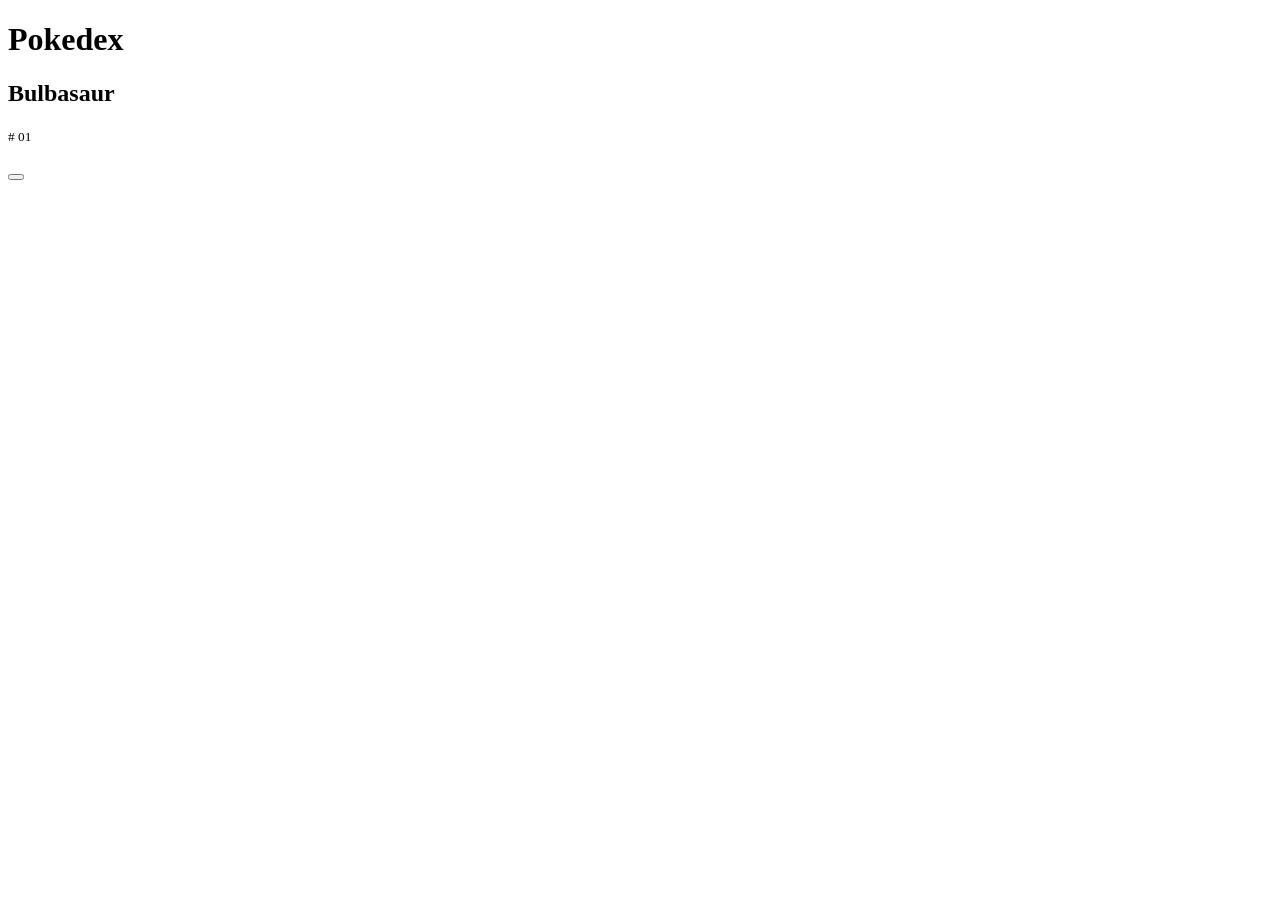
==== index.html @ b5460202 "index.html" ====
<!DOCTYPE html>
<html lang="en">
<head>
  <meta charset="UTF-8">
  <meta name="viewport" content="width=device-width, initial-scale=1.0">
  <title>Pokedex</title>
  <link rel="stylesheet" href="css/style.css">
</head>
<body>
  <div class="conteiner">
    <div class="header">
      <h1>Pokedex</h1>
    </div>

    <div class="cards">
      <div class="card">
        <div class="title">
          <h2>Bulbasaur</h2>
          <small># 01</small>
        </div>
        
        <div class="img">
          <img src="" alt="">
        </div>
        <button class = "favorite">
          <div class="heart">
            
          </div>
        </button>

      </div><!-- /.card -->
    </div><!-- .cards-->

  </div><!-- /.container-->
  
</body>
</html>
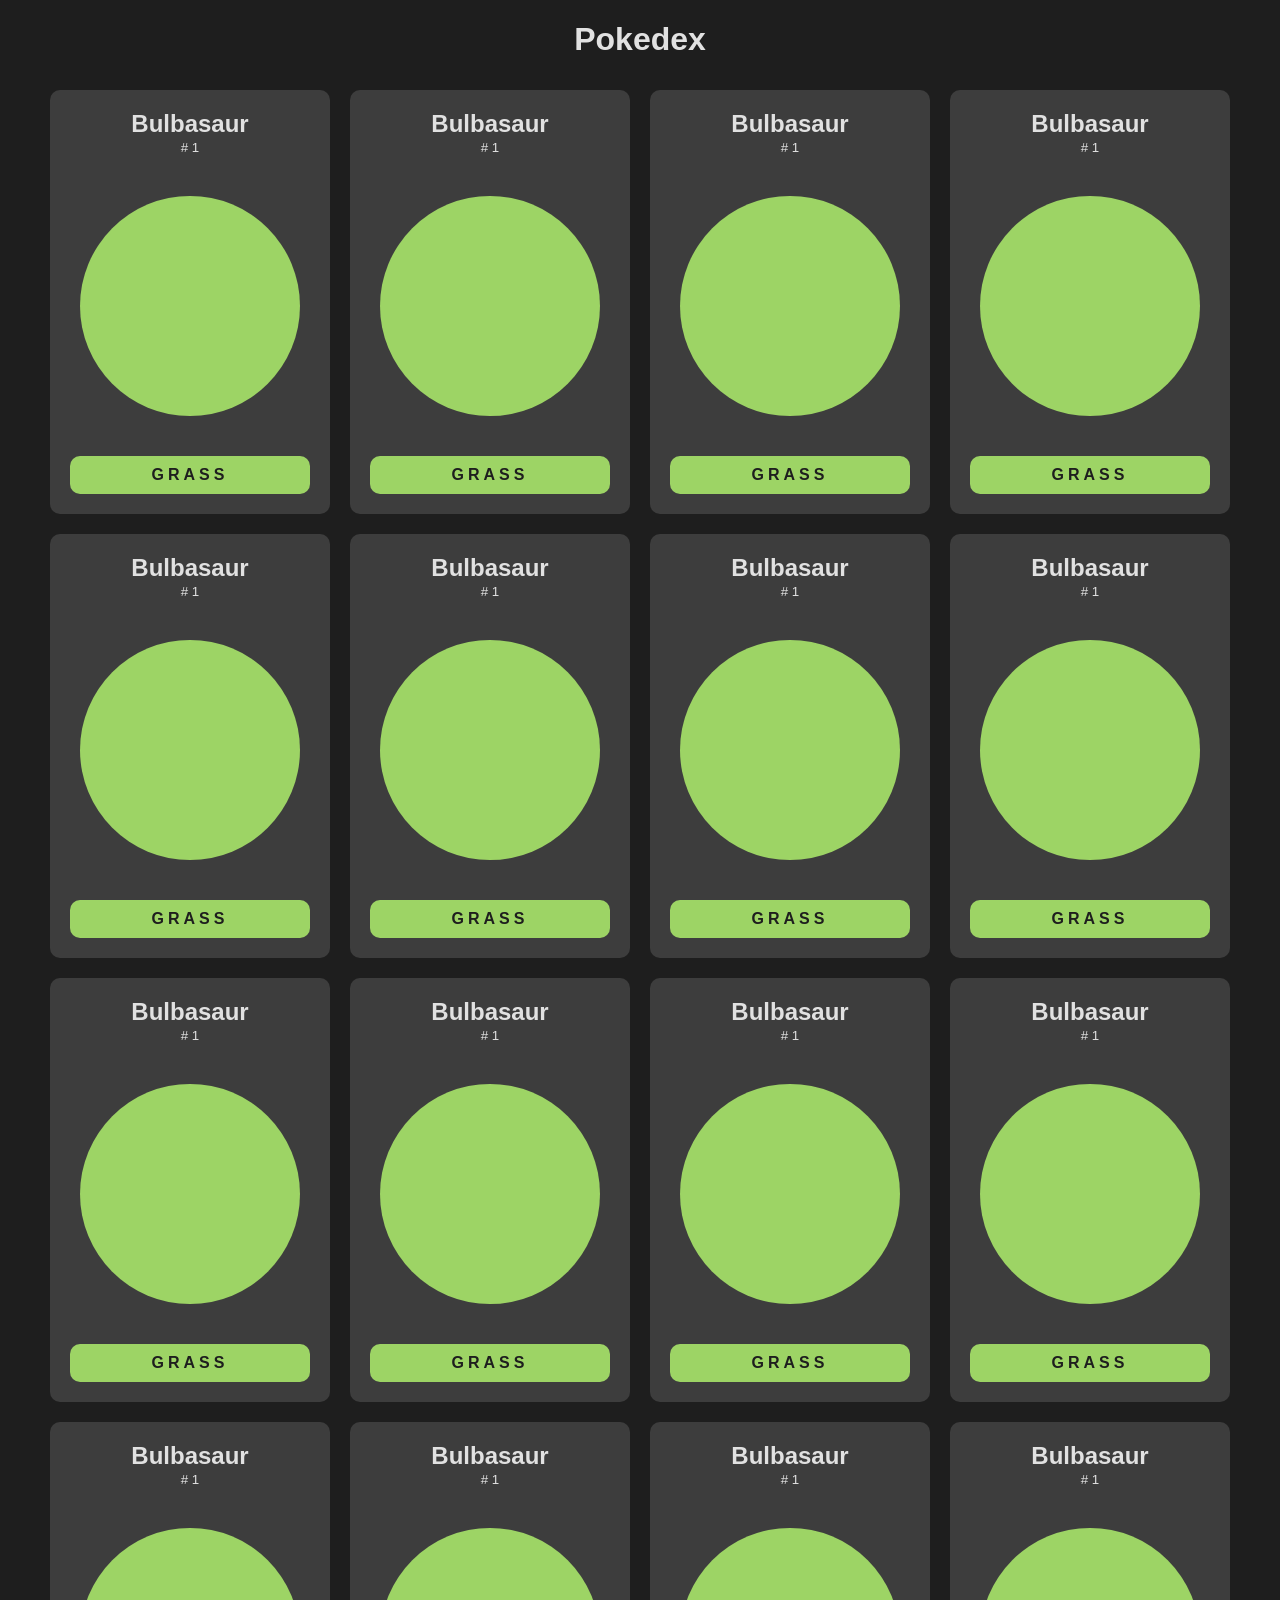
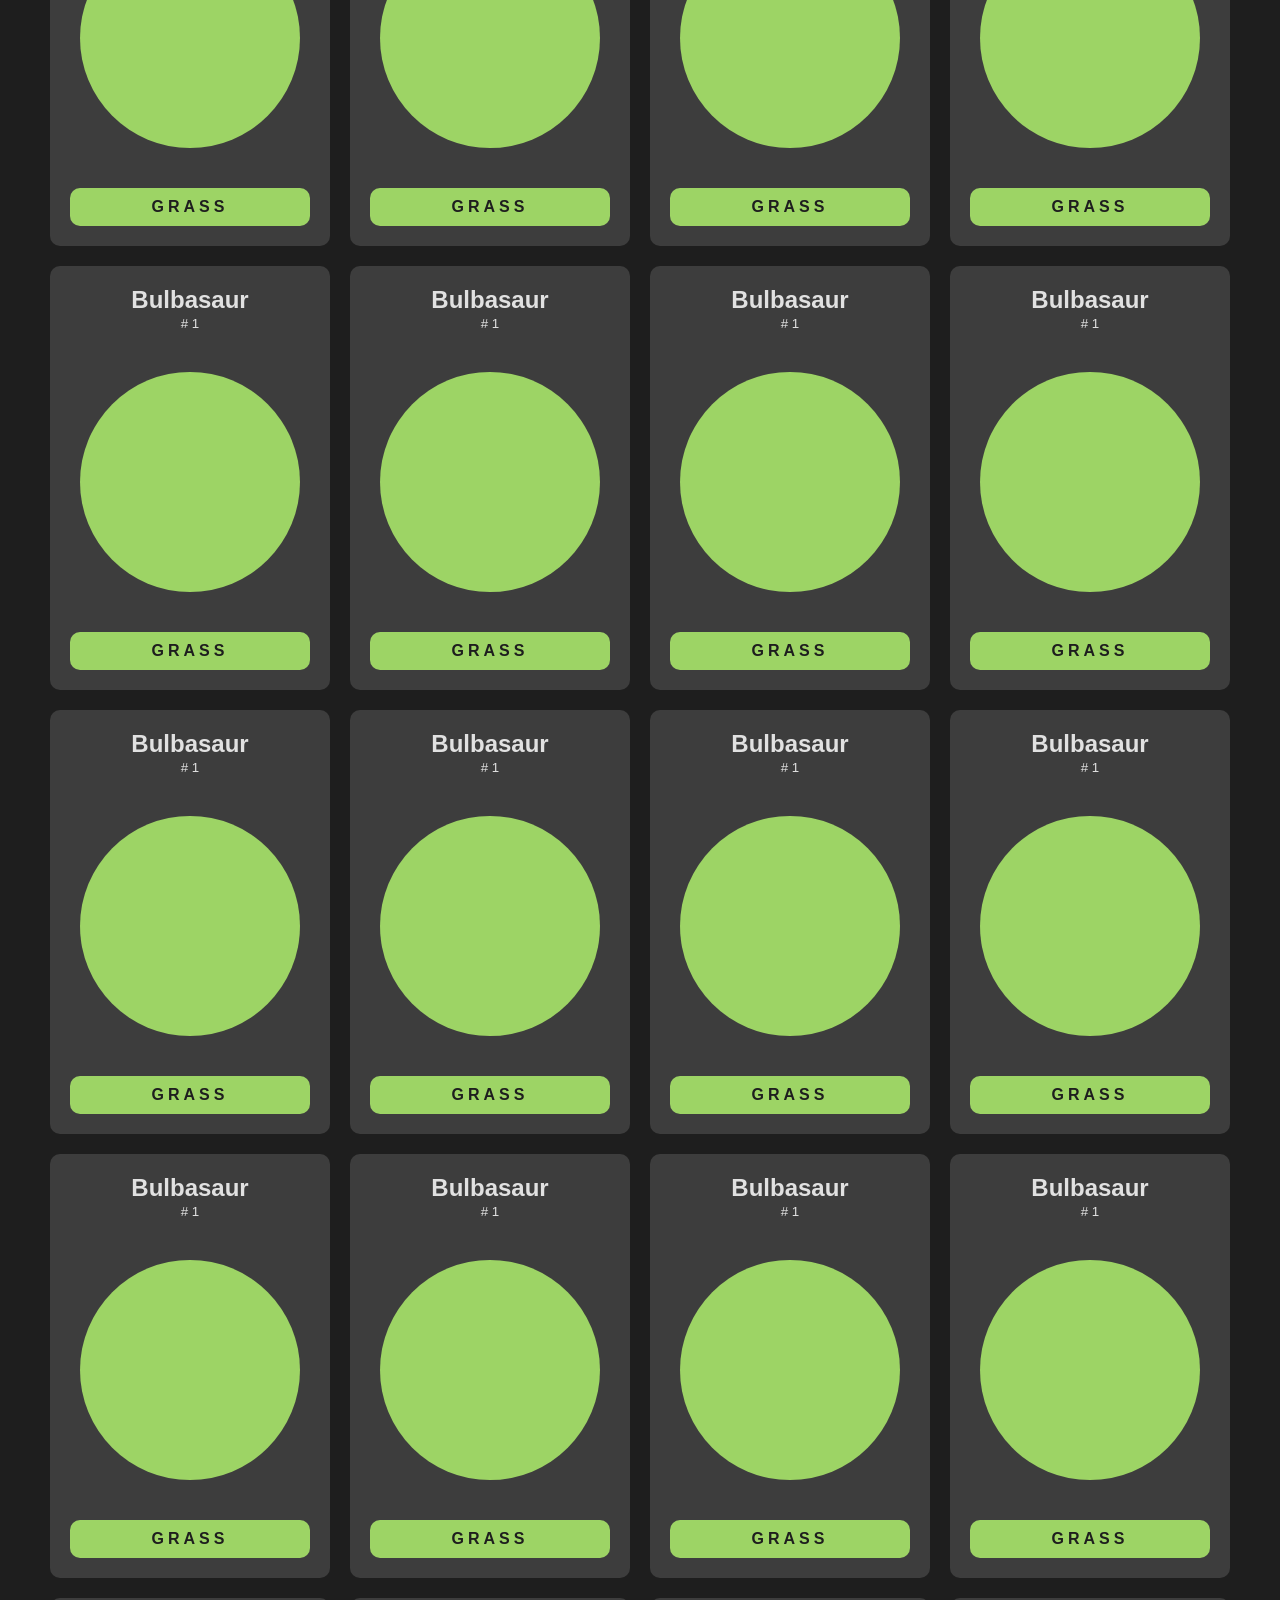
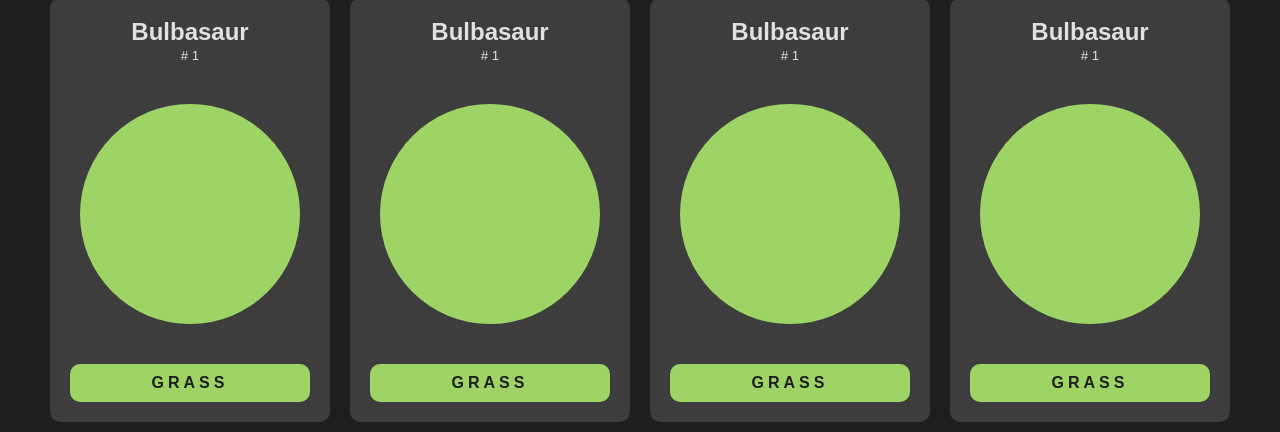
==== commit 0dda13b4: "css responsive" ====
--- a/index.html
+++ b/index.html
@@ -1,5 +1,5 @@
 <!DOCTYPE html>
-<html lang="en">
+<html lang="pt-br">
 <head>
   <meta charset="UTF-8">
   <meta name="viewport" content="width=device-width, initial-scale=1.0">
@@ -7,6 +7,7 @@
   <link rel="stylesheet" href="css/style.css">
 </head>
 <body>
+
   <div class="conteiner">
     <div class="header">
       <h1>Pokedex</h1>
@@ -16,22 +17,37 @@
       <div class="card">
         <div class="title">
           <h2>Bulbasaur</h2>
-          <small># 01</small>
+          <small># 1</small>
         </div>
         
         <div class="img">
-          <img src="" alt="">
+          <img src="https://pokeres.bastionbot.org/images/pokemon/1.png" alt="">
         </div>
+
+        <div class="type">
+          <p>Grass</p>
+        </div>
+
         <button class = "favorite">
           <div class="heart">
-            
+
           </div>
         </button>
 
       </div><!-- /.card -->
+
+      
     </div><!-- .cards-->
-
   </div><!-- /.container-->
   
+  <script>
+    const cards = document.querySelector('.cards');
+    const card = document.querySelector('.card'); 
+    
+    for (let i = 0; i <31; i++) {
+      const clone = card.cloneNode(true);
+      cards.appendChild(clone);
+    }
+  </script>
 </body>
 </html>
--- a/css/style.css
+++ b/css/style.css
@@ -0,0 +1,85 @@
+html, body{
+  padding: 0;
+  margin: 0;
+}
+
+*{
+  box-sizing: border-box;
+}
+
+body{
+  background-color:#1e1e1e;
+  color:#e1e1e1;
+  font-family: 'Segoe UI', Tahoma, Geneva, Verdana, sans-serif;
+}
+
+.conteiner{
+  max-width: 1200px;
+  margin: 0 auto;
+}
+
+.header{
+  text-align: center;
+}
+
+.cards{
+  display: flex;
+  flex-wrap: wrap;
+}
+
+.card{
+  width: calc(25% - 20px);
+  margin: 10px;
+  text-align: center;
+  padding: 20px;
+  background:#afa7a7;
+  border-radius: 10px;
+  background-color:#3d3d3d;
+}
+
+.card .title h2{
+  padding: 0;
+  margin:0;
+  text-transform: capitalize;
+}
+
+.card .img{
+  margin: 40px auto;
+  width: 220px;
+  height: 220px;
+  border-radius: 50%;
+  background-color:#9dd465;
+}
+
+.card .img img{
+  max-width: 220px;
+}
+
+.card .type {
+  color: #1e1e1e;
+  border-radius: 10px;
+  padding: 10px;
+  text-transform: uppercase;
+  font-weight: bolder;
+  letter-spacing: 4px;
+  background-color: #9dd465;
+}
+
+.card .type p{
+  margin:0;
+}
+.card .favorite{
+  display: none;
+}
+/* até o ta,anho de 768px de largura -> tablets*/
+@media screen and (max-width: 1244px){
+  .card{
+    width: calc(50% - 20px);
+  }
+}
+/* até o ta,anho de 768px de largura -> celulares*/
+@media screen and (max-width: 768px){
+  .card{
+    width: calc(100% - 20px);
+  }
+}
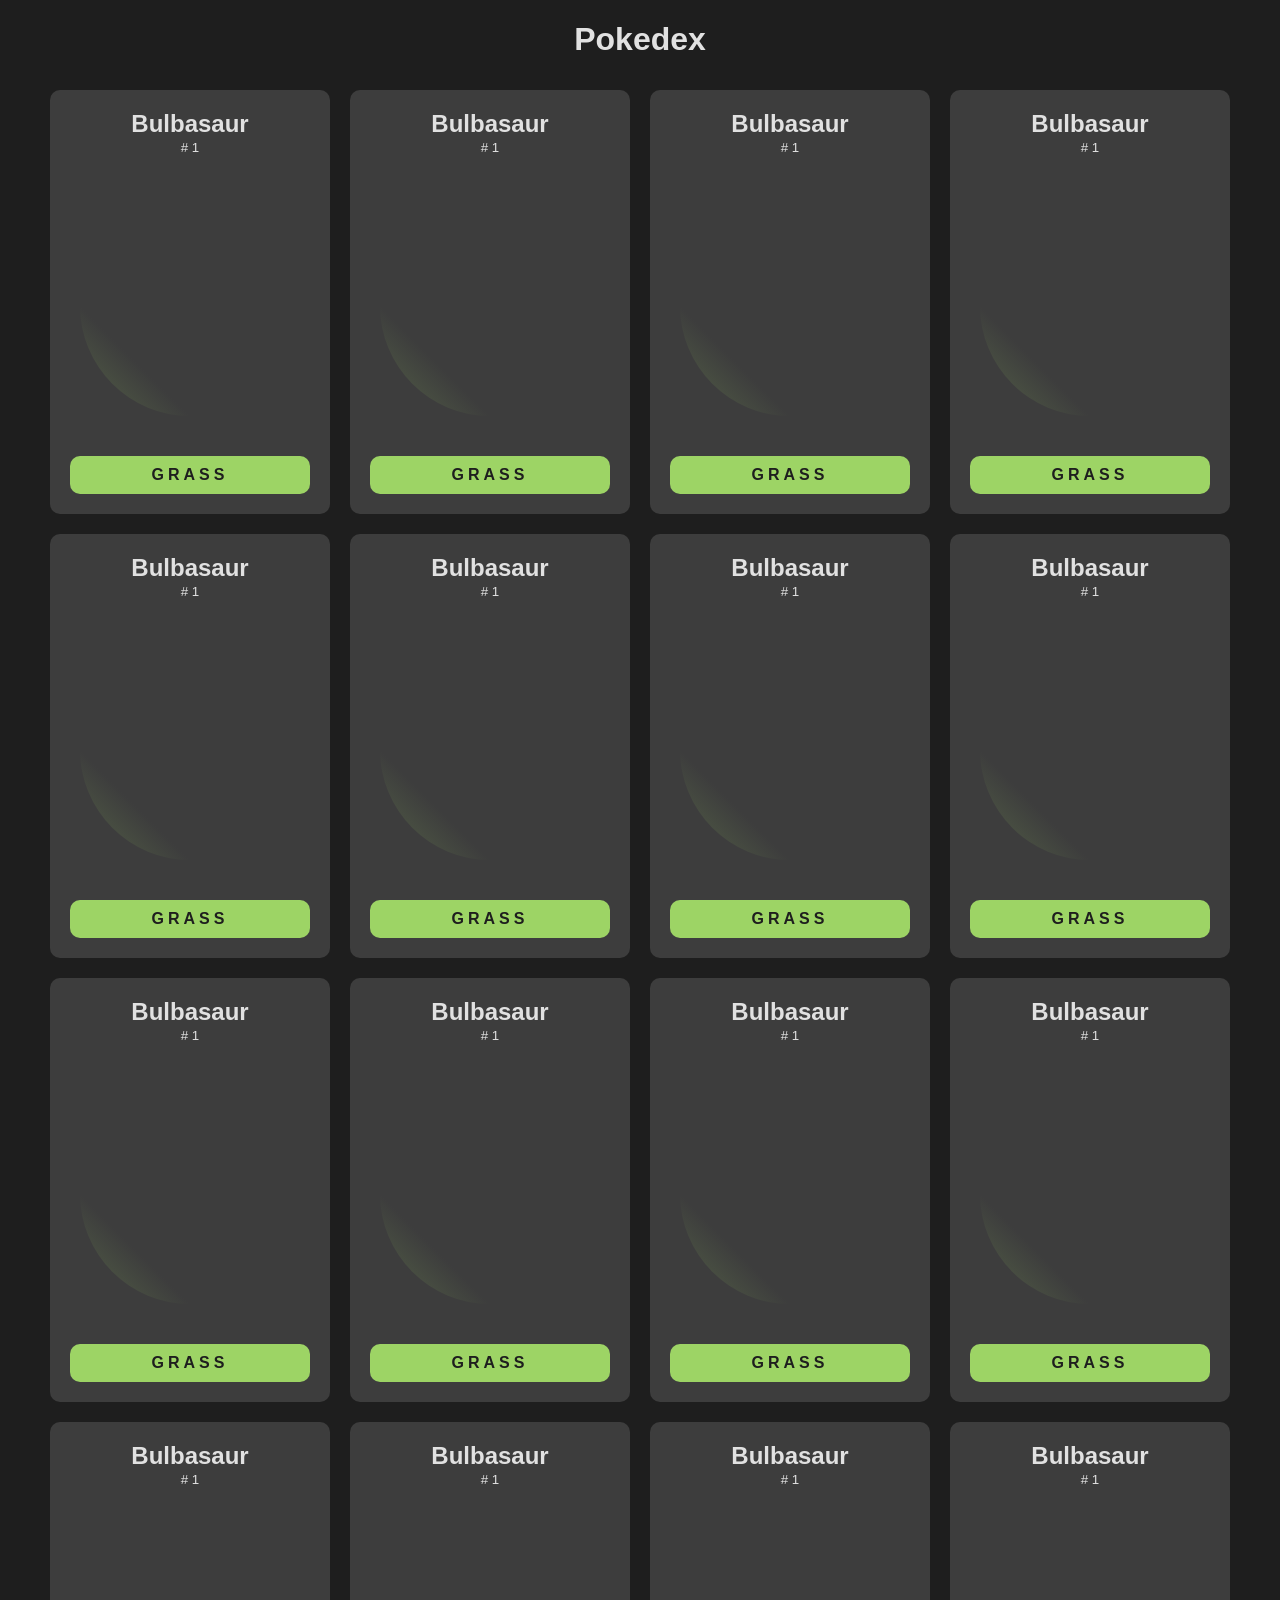
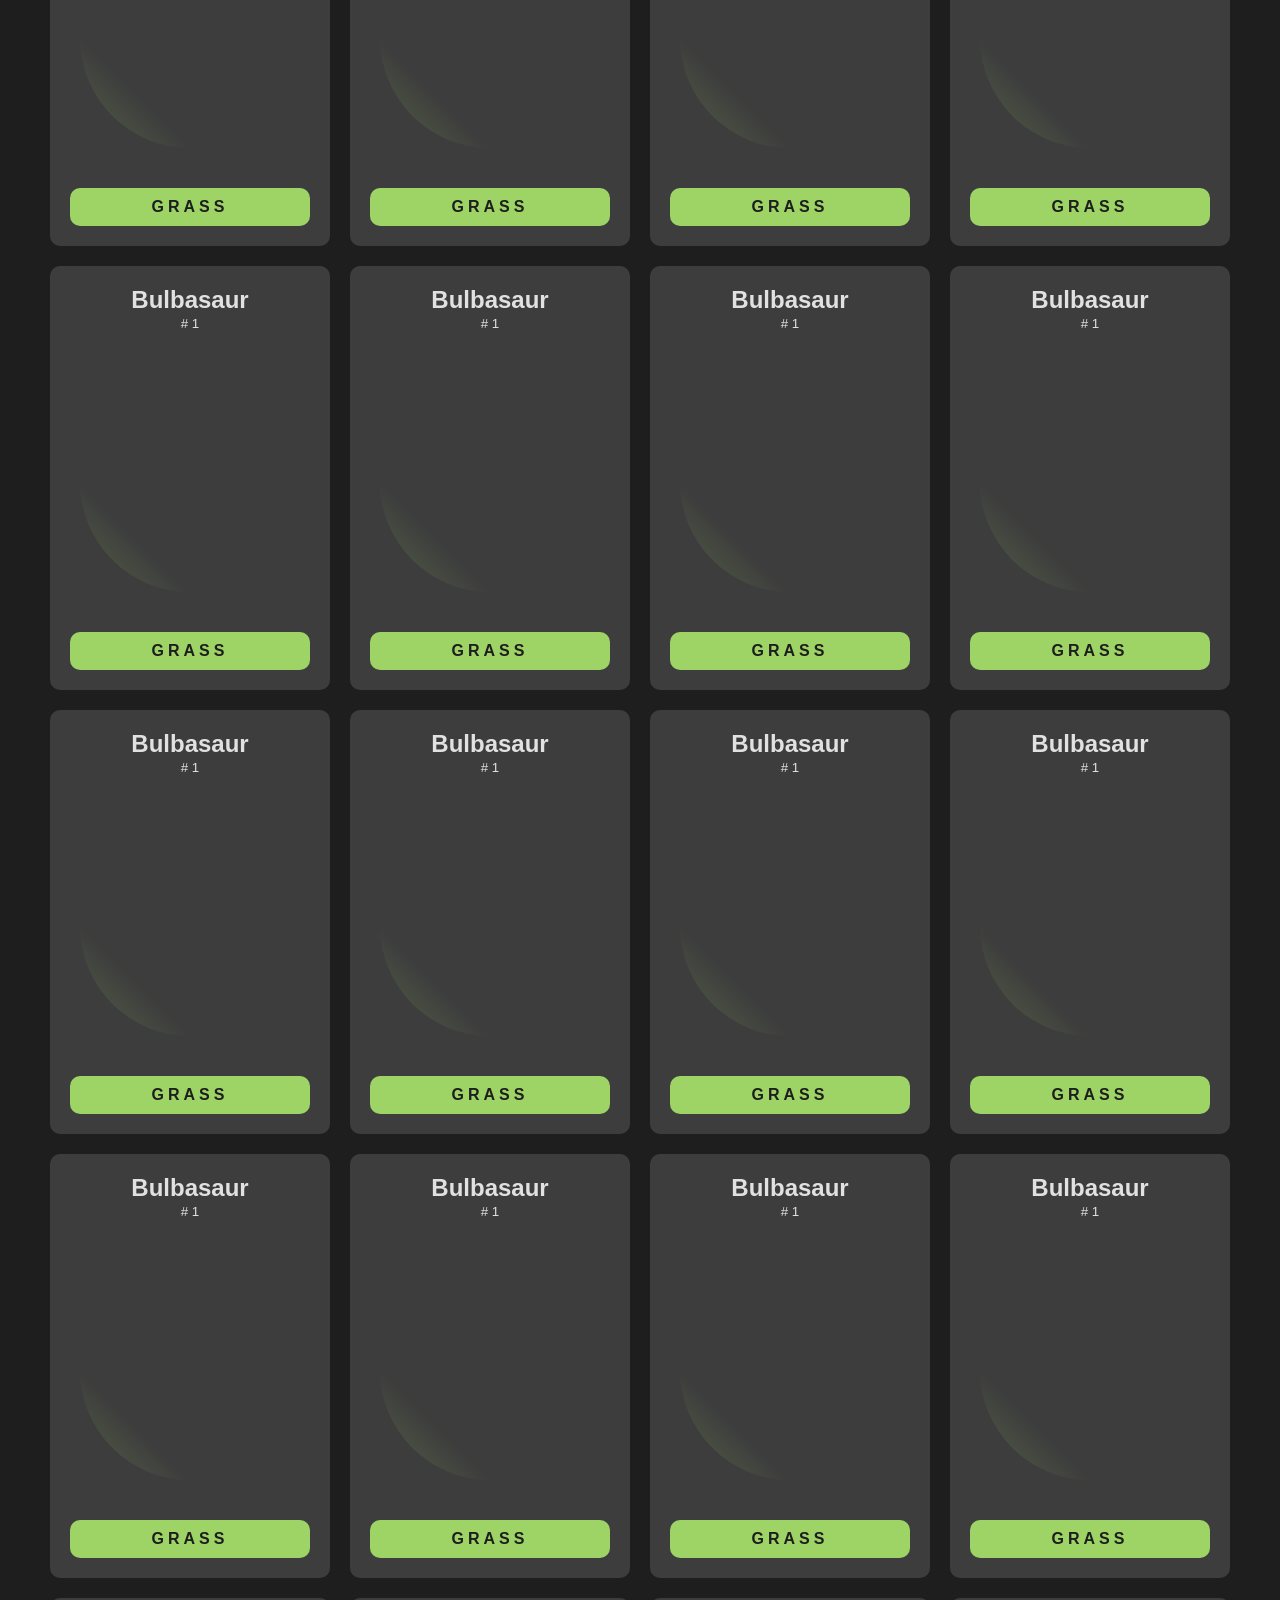
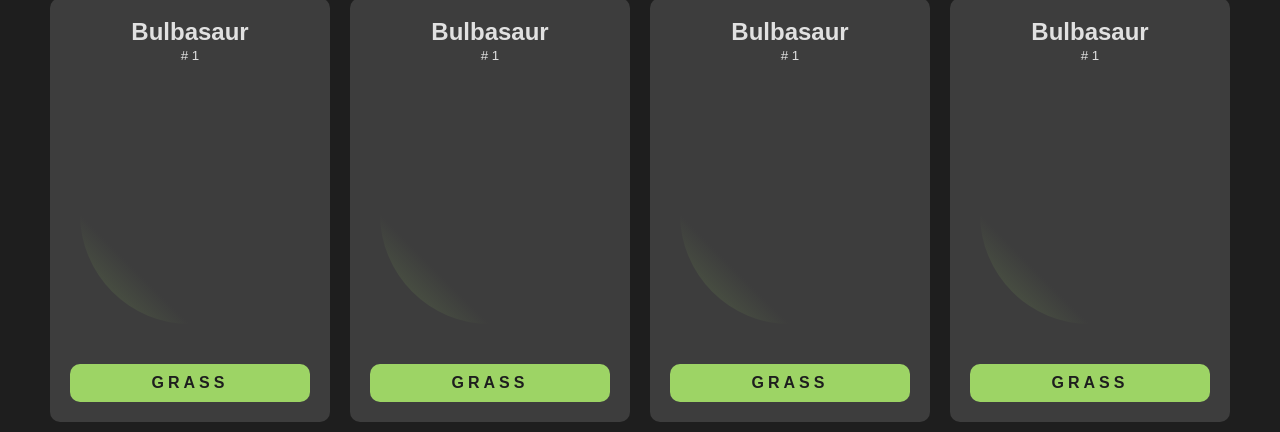
==== commit 4f47b7a1: "23 / 5000" ====
--- a/index.html
+++ b/index.html
@@ -1,53 +1,45 @@
 <!DOCTYPE html>
 <html lang="pt-br">
-<head>
-  <meta charset="UTF-8">
-  <meta name="viewport" content="width=device-width, initial-scale=1.0">
-  <title>Pokedex</title>
-  <link rel="stylesheet" href="css/style.css">
-</head>
-<body>
+  <head>
+    <meta charset="UTF-8" />
+    <meta name="viewport" content="width=device-width, initial-scale=1.0" />
+    <title>Pokedex</title>
+    <link rel="stylesheet" href="css/style.css" />
+  </head>
+  <body>
+    <div class="conteiner">
+      <div class="header">
+        <h1>Pokedex</h1>
+      </div>
 
-  <div class="conteiner">
-    <div class="header">
-      <h1>Pokedex</h1>
+      <div class="cards">
+        <div class="card">
+          <div class="title">
+            <h2>Bulbasaur</h2>
+            <small># 1</small>
+          </div>
+
+          <div class="img bg-grass">
+            <img
+              src="https://pokeres.bastionbot.org/images/pokemon/1.png"
+              alt=""
+            />
+          </div>
+
+          <div class="type grass">
+            <p>Grass</p>
+          </div>
+
+          <button class="favorite">
+            <div class="heart"></div>
+          </button>
+        </div>
+        <!-- /.card -->
+      </div>
+      <!-- .cards-->
     </div>
+    <!-- /.container-->
 
-    <div class="cards">
-      <div class="card">
-        <div class="title">
-          <h2>Bulbasaur</h2>
-          <small># 1</small>
-        </div>
-        
-        <div class="img">
-          <img src="https://pokeres.bastionbot.org/images/pokemon/1.png" alt="">
-        </div>
-
-        <div class="type">
-          <p>Grass</p>
-        </div>
-
-        <button class = "favorite">
-          <div class="heart">
-
-          </div>
-        </button>
-
-      </div><!-- /.card -->
-
-      
-    </div><!-- .cards-->
-  </div><!-- /.container-->
-  
-  <script>
-    const cards = document.querySelector('.cards');
-    const card = document.querySelector('.card'); 
-    
-    for (let i = 0; i <31; i++) {
-      const clone = card.cloneNode(true);
-      cards.appendChild(clone);
-    }
-  </script>
-</body>
-</html>+    <script type="text/javascript" src="js/scripts.js"></script
+  </body>
+</html>
--- a/css/style.css
+++ b/css/style.css
@@ -1,85 +1,238 @@
-html, body{
+html,
+body {
   padding: 0;
   margin: 0;
 }
 
-*{
+* {
   box-sizing: border-box;
 }
-
-body{
-  background-color:#1e1e1e;
-  color:#e1e1e1;
-  font-family: 'Segoe UI', Tahoma, Geneva, Verdana, sans-serif;
-}
-
-.conteiner{
+:root {
+  --body-bg: #1e1e1e;
+  --body-color: #e1e1e1;
+  --card-bg: #3d3d3d;
+  --fire: #e4604d;
+  --grass: #9dd465;
+  --electric: #f9e45f;
+  --water: #6a83d6;
+  --ground: #e4c967;
+  --rock: #cabb7b;
+  --fairy: #eeb2fa;
+  --poison: #9f619d;
+  --bug: #c5cf4a;
+  --dragon: #857af7;
+  --psychic: #e56eaf;
+  --flying: #80a4f9;
+  --fighting: #9b5a48;
+  --normal: #bab8ab;
+}
+
+.bg-fire {
+  background: linear-gradient(to top right, var(--fire), var(--card-bg) 25%);
+}
+.fire {
+  background-color: var(--fire);
+}
+
+.bg-grass {
+  background: linear-gradient(to top right, var(--grass), var(--card-bg) 25%);
+}
+.grass {
+  background-color: var(--grass);
+}
+
+.bg-electric {
+  background: linear-gradient(
+    to top right,
+    var(--electric),
+    var(--card-bg) 25%
+  );
+}
+.electric {
+  background-color: var(--electric);
+}
+
+.bg-water {
+  background: linear-gradient(to top right, var(--water), var(--card-bg) 25%);
+}
+.water {
+  background-color: var(--water);
+}
+
+.bg-ground {
+  background: linear-gradient(to top right, var(--ground), var(--card-bg) 25%);
+}
+.ground {
+  background-color: var(--ground);
+}
+
+.bg-rock {
+  background: linear-gradient(to top right, var(--rock), var(--card-bg) 25%);
+}
+.rock {
+  background-color: var(--rock);
+}
+
+.bg-fairy {
+  background: linear-gradient(to top right, var(--fairy), var(--card-bg) 25%);
+}
+.fairy {
+  background-color: var(--fairy);
+}
+
+.bg-poison {
+  background: linear-gradient(to top right, var(--poison), var(--card-bg) 25%);
+}
+.poison {
+  background-color: var(--poison);
+}
+
+.bg-bug {
+  background: linear-gradient(to top right, var(--bug), var(--card-bg) 25%);
+}
+.bug {
+  background-color: var(--bug);
+}
+
+.bg-dragon {
+  background: linear-gradient(to top right, var(--dragon), var(--card-bg) 25%);
+}
+.dragon {
+  background-color: var(--dragon);
+}
+
+.bg-psychic {
+  background: linear-gradient(to top right, var(--psychic), var(--card-bg) 25%);
+}
+.psychic {
+  background-color: var(--psychic);
+}
+
+.bg-flying {
+  background: linear-gradient(to top right, var(--flying), var(--card-bg) 25%);
+}
+.flying {
+  background-color: var(--flying);
+}
+
+.bg-fighting {
+  background: linear-gradient(
+    to top right,
+    var(--fighting),
+    var(--card-bg) 25%
+  );
+}
+.fighting {
+  background-color: var(--fighting);
+}
+
+.bg-normal {
+  background: linear-gradient(to top right, var(--normal), var(--card-bg) 25%);
+}
+.normal {
+  background-color: var(--normal);
+}
+
+body {
+  background-color: var(--body-bg);
+  color: var(--body-color);
+  font-family: "Segoe UI", Tahoma, Geneva, Verdana, sans-serif;
+}
+
+.conteiner {
   max-width: 1200px;
   margin: 0 auto;
 }
 
-.header{
+.header {
   text-align: center;
 }
 
-.cards{
+.cards {
   display: flex;
   flex-wrap: wrap;
 }
 
-.card{
+.card {
   width: calc(25% - 20px);
   margin: 10px;
   text-align: center;
   padding: 20px;
-  background:#afa7a7;
+  background: #afa7a7;
   border-radius: 10px;
-  background-color:#3d3d3d;
-}
-
-.card .title h2{
+  background-color: var(--card-bg);
+}
+
+.card:hover {
+  cursor: pointer;
+}
+
+.card .title h2 {
   padding: 0;
-  margin:0;
+  margin: 0;
   text-transform: capitalize;
 }
 
-.card .img{
+.card .img {
   margin: 40px auto;
   width: 220px;
   height: 220px;
   border-radius: 50%;
-  background-color:#9dd465;
-}
-
-.card .img img{
+  background-size: 400% 400%;
+  background-position: 0 0;
+  animation: bg-out 300ms ease-in forwards 1;
+}
+
+.card:hover .img {
+  animation: bg-in 300ms ease-in forwards 1;
+}
+
+.card .img img {
   max-width: 220px;
 }
 
 .card .type {
-  color: #1e1e1e;
+  color: var(--body-bg);
   border-radius: 10px;
   padding: 10px;
   text-transform: uppercase;
   font-weight: bolder;
   letter-spacing: 4px;
-  background-color: #9dd465;
-}
-
-.card .type p{
-  margin:0;
-}
-.card .favorite{
+}
+
+.card .type p {
+  margin: 0;
+}
+.card .favorite {
   display: none;
 }
 /* até o ta,anho de 768px de largura -> tablets*/
-@media screen and (max-width: 1244px){
-  .card{
+@media screen and (max-width: 1244px) {
+  .card {
     width: calc(50% - 20px);
   }
 }
 /* até o ta,anho de 768px de largura -> celulares*/
-@media screen and (max-width: 768px){
-  .card{
+@media screen and (max-width: 768px) {
+  .card {
     width: calc(100% - 20px);
   }
-}+}
+
+@keyframes bg-in {
+  0% {
+    background-position: 0% 50%;
+  }
+  100% {
+    background-position: 0% 100%;
+  }
+}
+
+@keyframes bg-out {
+  0% {
+    background-position: 0% 100%;
+  }
+  100% {
+    background-position: 0% 50%;
+  }
+}
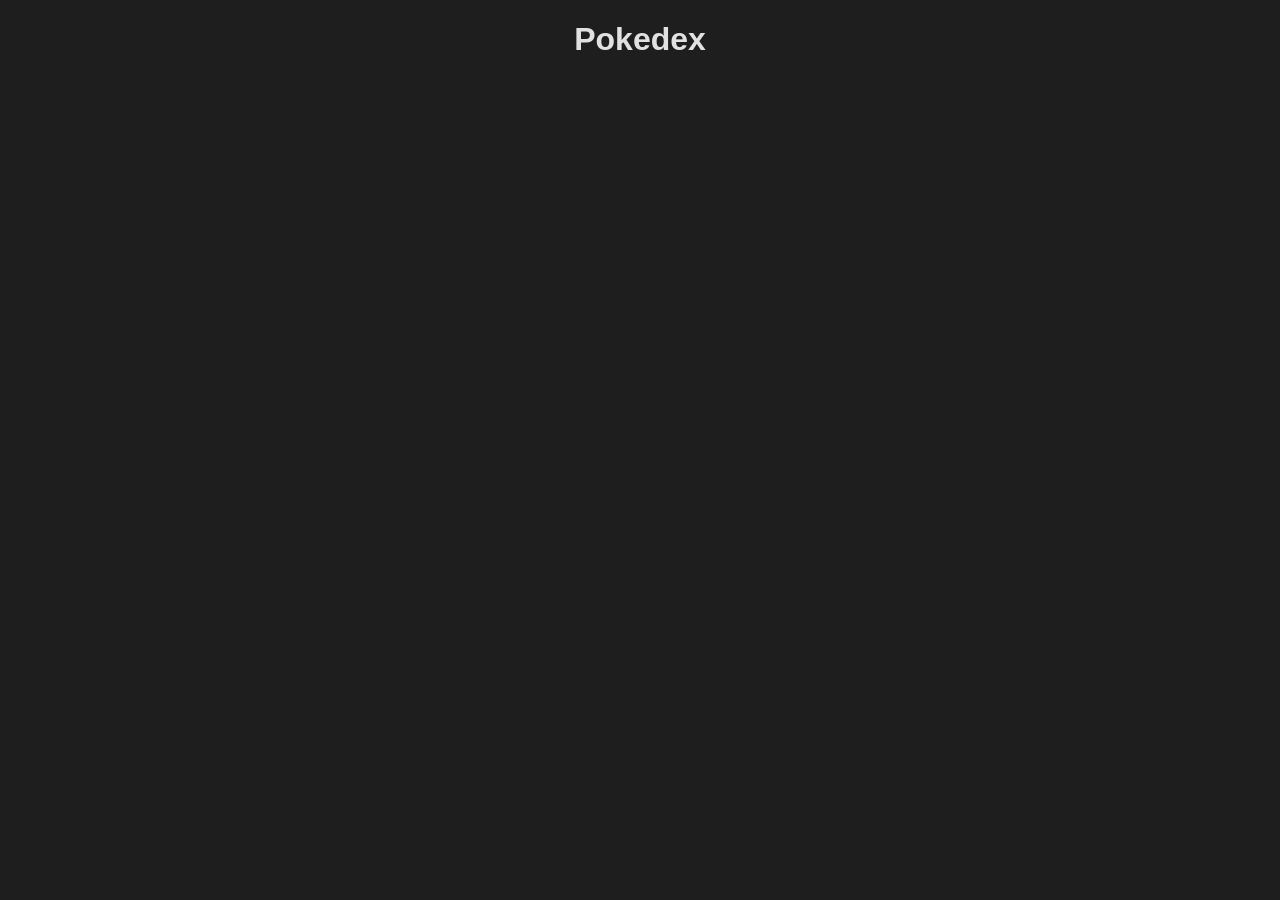
==== commit 4a25e46d: "pokeapi" ====
--- a/index.html
+++ b/index.html
@@ -13,32 +13,8 @@
       </div>
 
       <div class="cards">
-        <div class="card">
-          <div class="title">
-            <h2>Bulbasaur</h2>
-            <small># 1</small>
-          </div>
-
-          <div class="img bg-grass">
-            <img
-              src="https://pokeres.bastionbot.org/images/pokemon/1.png"
-              alt=""
-            />
-          </div>
-
-          <div class="type grass">
-            <p>Grass</p>
-          </div>
-
-          <button class="favorite">
-            <div class="heart"></div>
-          </button>
-        </div>
-        <!-- /.card -->
-      </div>
-      <!-- .cards-->
-    </div>
-    <!-- /.container-->
+      </div><!-- .cards-->
+    </div><!-- /.container-->
 
     <script type="text/javascript" src="js/scripts.js"></script
   </body>
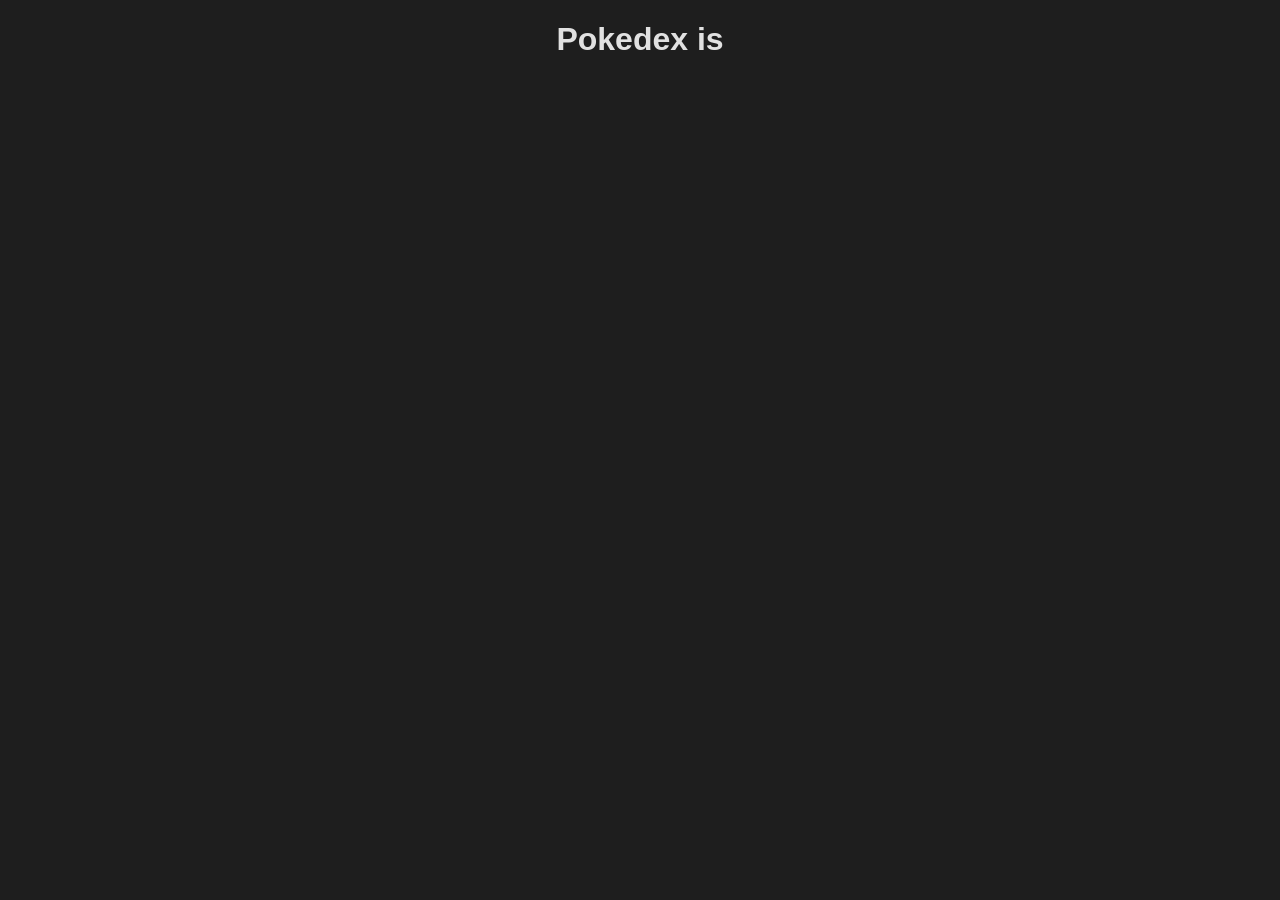
==== commit 3ae26a20: "icon" ====
--- a/index.html
+++ b/index.html
@@ -4,12 +4,13 @@
     <meta charset="UTF-8" />
     <meta name="viewport" content="width=device-width, initial-scale=1.0" />
     <title>Pokedex</title>
+    <link rel="icon" type="imagem/jpeg" href="img/pokebola.jpg">
     <link rel="stylesheet" href="css/style.css" />
   </head>
   <body>
     <div class="conteiner">
       <div class="header">
-        <h1>Pokedex</h1>
+        <h1>Pokedex is</h1>
       </div>
 
       <div class="cards">
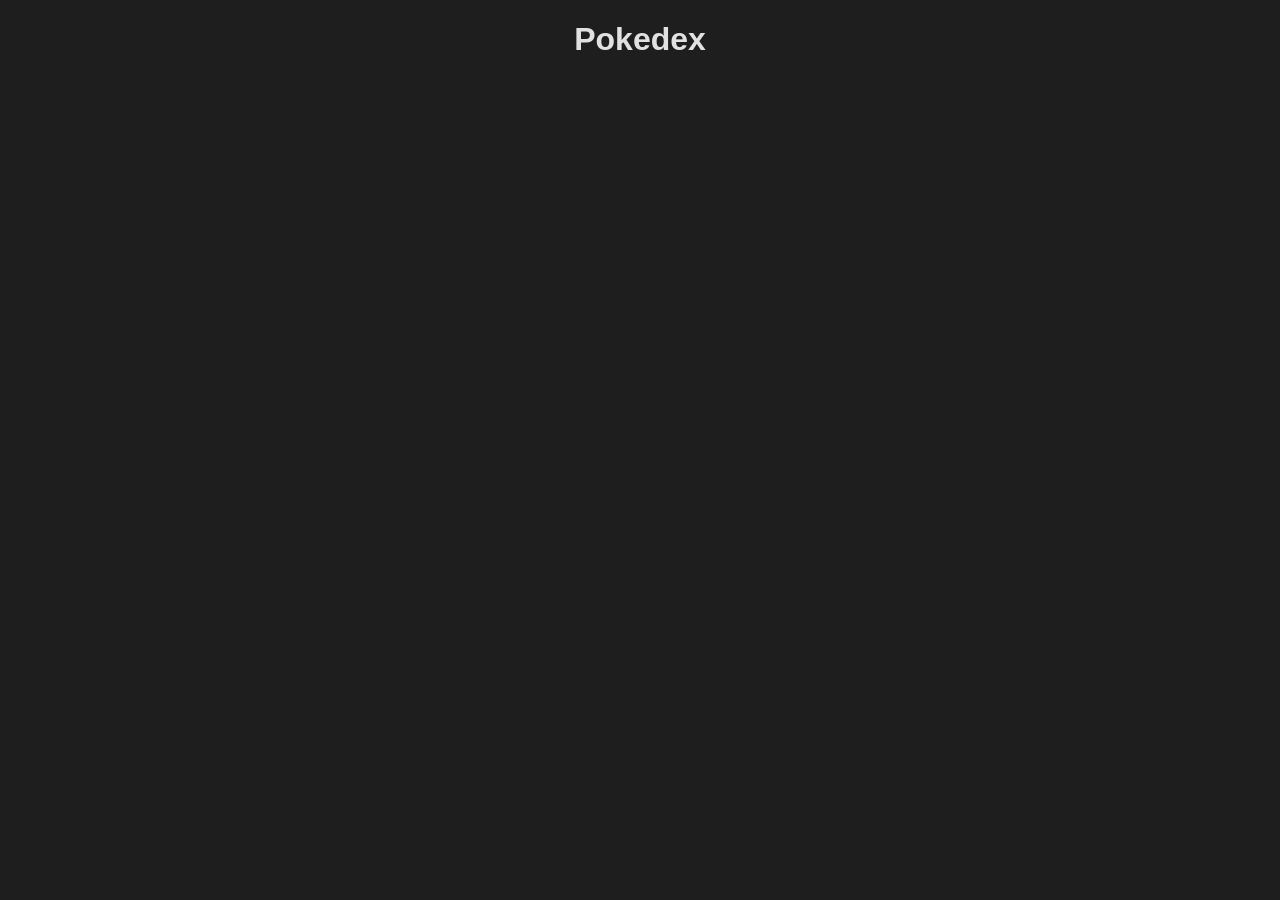
==== commit dd71dd23: "Update index.html" ====
--- a/index.html
+++ b/index.html
@@ -10,7 +10,7 @@
   <body>
     <div class="conteiner">
       <div class="header">
-        <h1>Pokedex is</h1>
+        <h1>Pokedex</h1>
       </div>
 
       <div class="cards">
